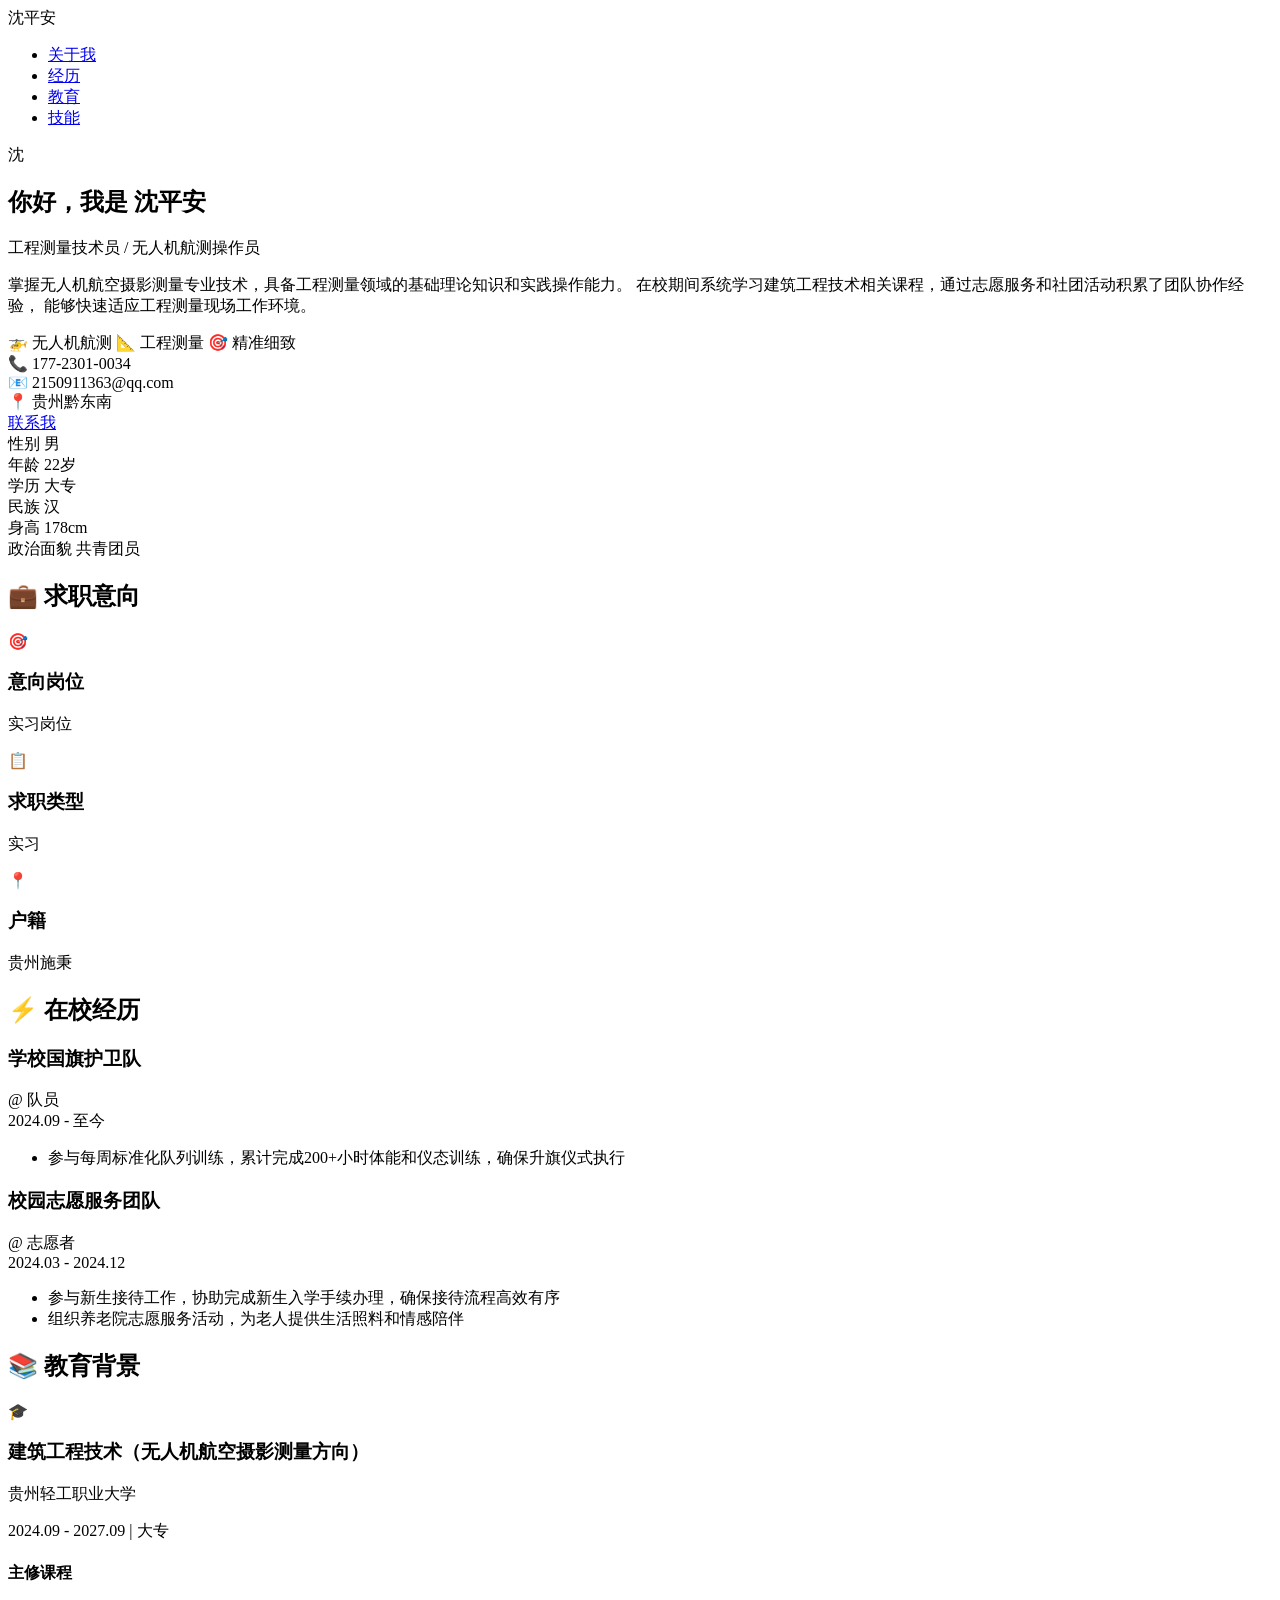
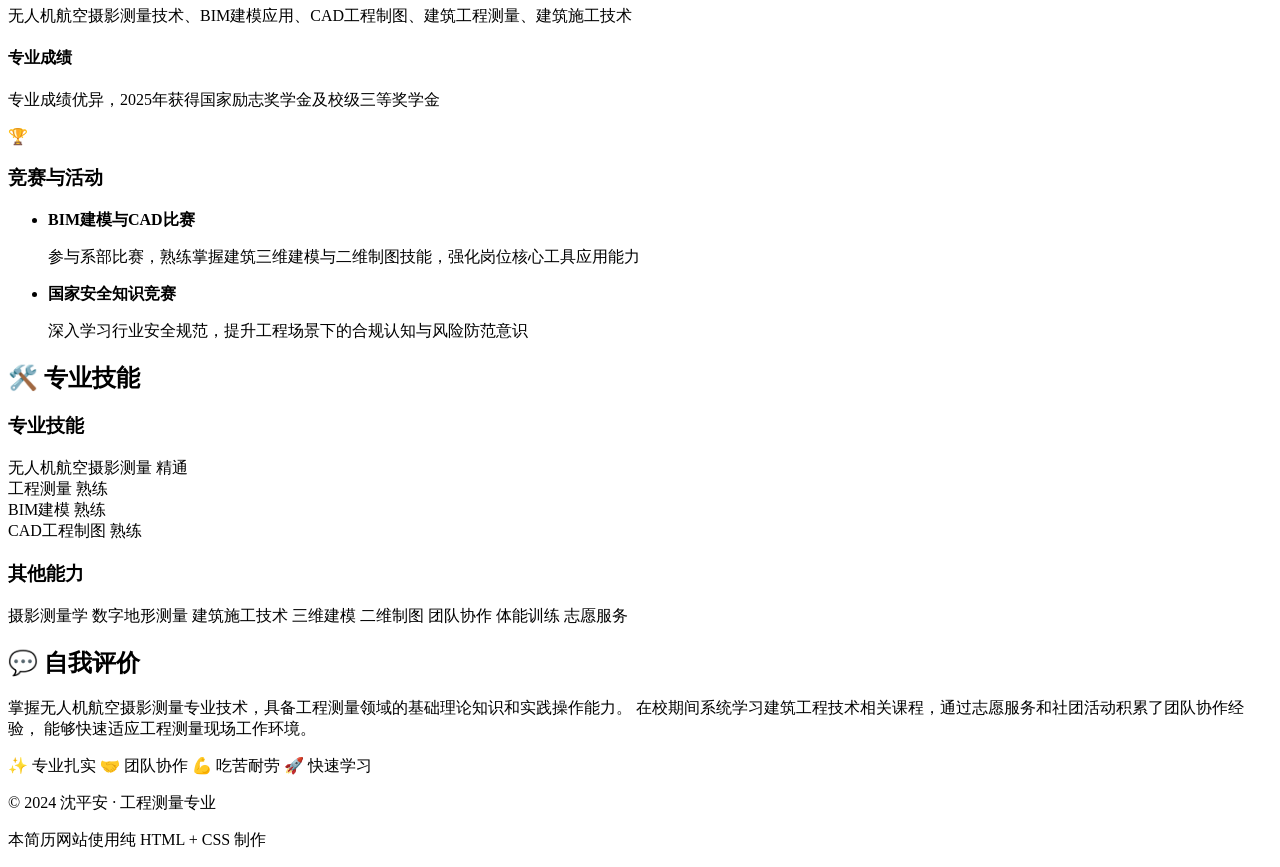
==== index.html @ 54962f5c "Create index.html" ====
<!DOCTYPE html><html lang="zh-CN"><head>    <meta charset="UTF-8">    <meta name="viewport" content="width=device-width, initial-scale=1.0">    <title>个人简历 | 沈平安 - 工程测量</title>    <link rel="stylesheet" href="style.css"></head><body>    <!-- 背景装饰 -->    <div class="bg-decoration">        <div class="gradient-orb orb-1"></div>        <div class="gradient-orb orb-2"></div>        <div class="gradient-orb orb-3"></div>    </div>    <!-- 导航栏 -->    <nav class="navbar">        <div class="nav-brand">沈平安</div>        <ul class="nav-links">            <li><a href="#about">关于我</a></li>            <li><a href="#experience">经历</a></li>            <li><a href="#education">教育</a></li>            <li><a href="#skills">技能</a></li>        </ul>    </nav>    <!-- 主要内容 -->    <main class="container">                <!-- 个人简介区域 -->        <section id="about" class="section hero-section">            <div class="hero-content">                <div class="avatar-wrapper">                    <div class="avatar-glow"></div>                    <div class="avatar">                        <span class="avatar-placeholder">沈</span>                    </div>                </div>                <div class="hero-text">                    <h1 class="hero-title">                        <span class="greeting">你好，我是</span>                        <span class="name">沈平安</span>                    </h1>                    <p class="hero-subtitle">工程测量技术员 / 无人机航测操作员</p>                    <p class="hero-description">                        掌握无人机航空摄影测量专业技术，具备工程测量领域的基础理论知识和实践操作能力。                        在校期间系统学习建筑工程技术相关课程，通过志愿服务和社团活动积累了团队协作经验，                        能够快速适应工程测量现场工作环境。                    </p>                    <div class="hero-tags">                        <span class="tag">🚁 无人机航测</span>                        <span class="tag">📐 工程测量</span>                        <span class="tag">🎯 精准细致</span>                    </div>                    <div class="contact-info">                        <div class="contact-item">                            <span class="contact-icon">📞</span>                            <span>177-2301-0034</span>                        </div>                        <div class="contact-item">                            <span class="contact-icon">📧</span>                            <span>2150911363@qq.com</span>                        </div>                        <div class="contact-item">                            <span class="contact-icon">📍</span>                            <span>贵州黔东南</span>                        </div>                    </div>                    <div class="social-links">                        <a href="mailto:2150911363@qq.com" class="social-btn" title="发送邮件">                            <span>联系我</span>                        </a>                    </div>                </div>            </div>                        <!-- 基本信息 -->            <div class="basic-info-grid">                <div class="info-card">                    <span class="info-label">性别</span>                    <span class="info-value">男</span>                </div>                <div class="info-card">                    <span class="info-label">年龄</span>                    <span class="info-value">22岁</span>                </div>                <div class="info-card">                    <span class="info-label">学历</span>                    <span class="info-value">大专</span>                </div>                <div class="info-card">                    <span class="info-label">民族</span>                    <span class="info-value">汉</span>                </div>                <div class="info-card">                    <span class="info-label">身高</span>                    <span class="info-value">178cm</span>                </div>                <div class="info-card">                    <span class="info-label">政治面貌</span>                    <span class="info-value">共青团员</span>                </div>            </div>        </section>        <!-- 求职意向 -->        <section class="section intent-section">            <h2 class="section-title">                <span class="title-icon">💼</span>                求职意向            </h2>            <div class="intent-cards">                <div class="intent-card">                    <div class="intent-icon">🎯</div>                    <div class="intent-content">                        <h3>意向岗位</h3>                        <p>实习岗位</p>                    </div>                </div>                <div class="intent-card">                    <div class="intent-icon">📋</div>                    <div class="intent-content">                        <h3>求职类型</h3>                        <p>实习</p>                    </div>                </div>                <div class="intent-card">                    <div class="intent-icon">📍</div>                    <div class="intent-content">                        <h3>户籍</h3>                        <p>贵州施秉</p>                    </div>                </div>            </div>        </section>        <!-- 在校经历 -->        <section id="experience" class="section">            <h2 class="section-title">                <span class="title-icon">⚡</span>                在校经历            </h2>            <div class="timeline">                <div class="timeline-item">                    <div class="timeline-marker"></div>                    <div class="timeline-content">                        <div class="timeline-header">                            <h3 class="timeline-title">学校国旗护卫队</h3>                            <span class="timeline-company">@ 队员</span>                        </div>                        <span class="timeline-date">2024.09 - 至今</span>                        <ul class="timeline-list">                            <li>参与每周标准化队列训练，累计完成200+小时体能和仪态训练，确保升旗仪式执行</li>                        </ul>                    </div>                </div>                <div class="timeline-item">                    <div class="timeline-marker"></div>                    <div class="timeline-content">                        <div class="timeline-header">                            <h3 class="timeline-title">校园志愿服务团队</h3>                            <span class="timeline-company">@ 志愿者</span>                        </div>                        <span class="timeline-date">2024.03 - 2024.12</span>                        <ul class="timeline-list">                            <li>参与新生接待工作，协助完成新生入学手续办理，确保接待流程高效有序</li>                            <li>组织养老院志愿服务活动，为老人提供生活照料和情感陪伴</li>                        </ul>                    </div>                </div>            </div>        </section>        <!-- 教育背景 -->        <section id="education" class="section">            <h2 class="section-title">                <span class="title-icon">📚</span>                教育背景            </h2>            <div class="education-grid">                <div class="education-card main-edu">                    <div class="edu-icon">🎓</div>                    <div class="edu-content">                        <h3 class="edu-degree">建筑工程技术（无人机航空摄影测量方向）</h3>                        <p class="edu-school">贵州轻工职业大学</p>                        <p class="edu-date">2024.09 - 2027.09 | 大专</p>                        <div class="edu-highlights">                            <h4>主修课程</h4>                            <p>无人机航空摄影测量技术、BIM建模应用、CAD工程制图、建筑工程测量、建筑施工技术</p>                            <h4>专业成绩</h4>                            <p>专业成绩优异，2025年获得国家励志奖学金及校级三等奖学金</p>                        </div>                    </div>                </div>                <div class="education-card activity">                    <div class="edu-icon">🏆</div>                    <div class="edu-content">                        <h3 class="edu-degree">竞赛与活动</h3>                        <ul class="activity-list">                            <li>                                <strong>BIM建模与CAD比赛</strong>                                <p>参与系部比赛，熟练掌握建筑三维建模与二维制图技能，强化岗位核心工具应用能力</p>                            </li>                            <li>                                <strong>国家安全知识竞赛</strong>                                <p>深入学习行业安全规范，提升工程场景下的合规认知与风险防范意识</p>                            </li>                        </ul>                    </div>                </div>            </div>        </section>        <!-- 技能展示 -->        <section id="skills" class="section">            <h2 class="section-title">                <span class="title-icon">🛠️</span>                专业技能            </h2>            <div class="skills-container">                <div class="skill-category">                    <h3 class="category-title">专业技能</h3>                    <div class="skill-items">                        <div class="skill-item">                            <div class="skill-info">                                <span class="skill-name">无人机航空摄影测量</span>                                <span class="skill-level">精通</span>                            </div>                            <div class="skill-bar">                                <div class="skill-progress" style="--progress: 90%"></div>                            </div>                        </div>                        <div class="skill-item">                            <div class="skill-info">                                <span class="skill-name">工程测量</span>                                <span class="skill-level">熟练</span>                            </div>                            <div class="skill-bar">                                <div class="skill-progress" style="--progress: 85%"></div>                            </div>                        </div>                        <div class="skill-item">                            <div class="skill-info">                                <span class="skill-name">BIM建模</span>                                <span class="skill-level">熟练</span>                            </div>                            <div class="skill-bar">                                <div class="skill-progress" style="--progress: 80%"></div>                            </div>                        </div>                        <div class="skill-item">                            <div class="skill-info">                                <span class="skill-name">CAD工程制图</span>                                <span class="skill-level">熟练</span>                            </div>                            <div class="skill-bar">                                <div class="skill-progress" style="--progress: 85%"></div>                            </div>                        </div>                    </div>                </div>                <div class="skill-category">                    <h3 class="category-title">其他能力</h3>                    <div class="skill-tags-grid">                        <span class="skill-tag">摄影测量学</span>                        <span class="skill-tag">数字地形测量</span>                        <span class="skill-tag">建筑施工技术</span>                        <span class="skill-tag">三维建模</span>                        <span class="skill-tag">二维制图</span>                        <span class="skill-tag">团队协作</span>                        <span class="skill-tag">体能训练</span>                        <span class="skill-tag">志愿服务</span>                    </div>                </div>            </div>        </section>        <!-- 自我评价 -->        <section class="section evaluation-section">            <h2 class="section-title">                <span class="title-icon">💬</span>                自我评价            </h2>            <div class="evaluation-card">                <p class="evaluation-text">                    掌握无人机航空摄影测量专业技术，具备工程测量领域的基础理论知识和实践操作能力。                    在校期间系统学习建筑工程技术相关课程，通过志愿服务和社团活动积累了团队协作经验，                    能够快速适应工程测量现场工作环境。                </p>                <div class="evaluation-tags">                    <span class="eval-tag">✨ 专业扎实</span>                    <span class="eval-tag">🤝 团队协作</span>                    <span class="eval-tag">💪 吃苦耐劳</span>                    <span class="eval-tag">🚀 快速学习</span>                </div>            </div>        </section>    </main>    <!-- 页脚 -->    <footer class="footer">        <p>© 2024 沈平安 · 工程测量专业</p>        <p class="footer-note">本简历网站使用纯 HTML + CSS 制作</p>    </footer></body></html>
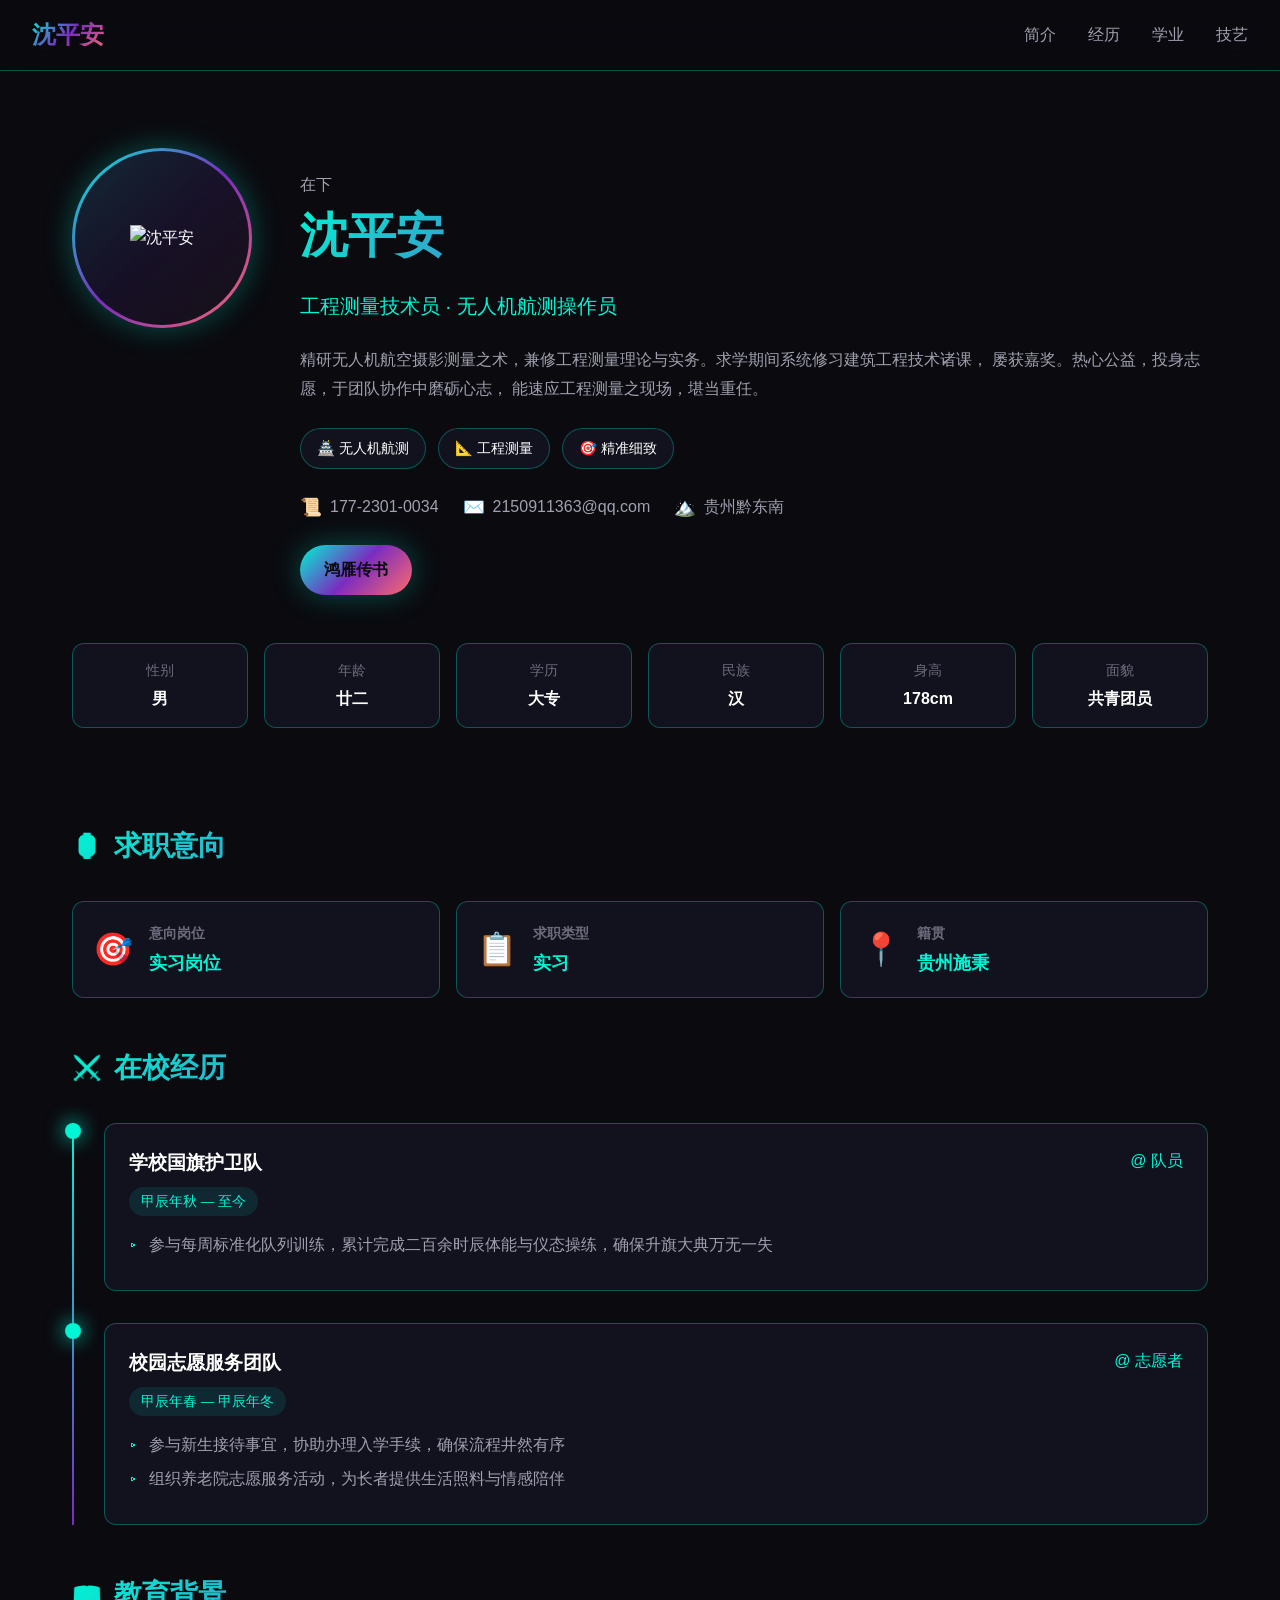
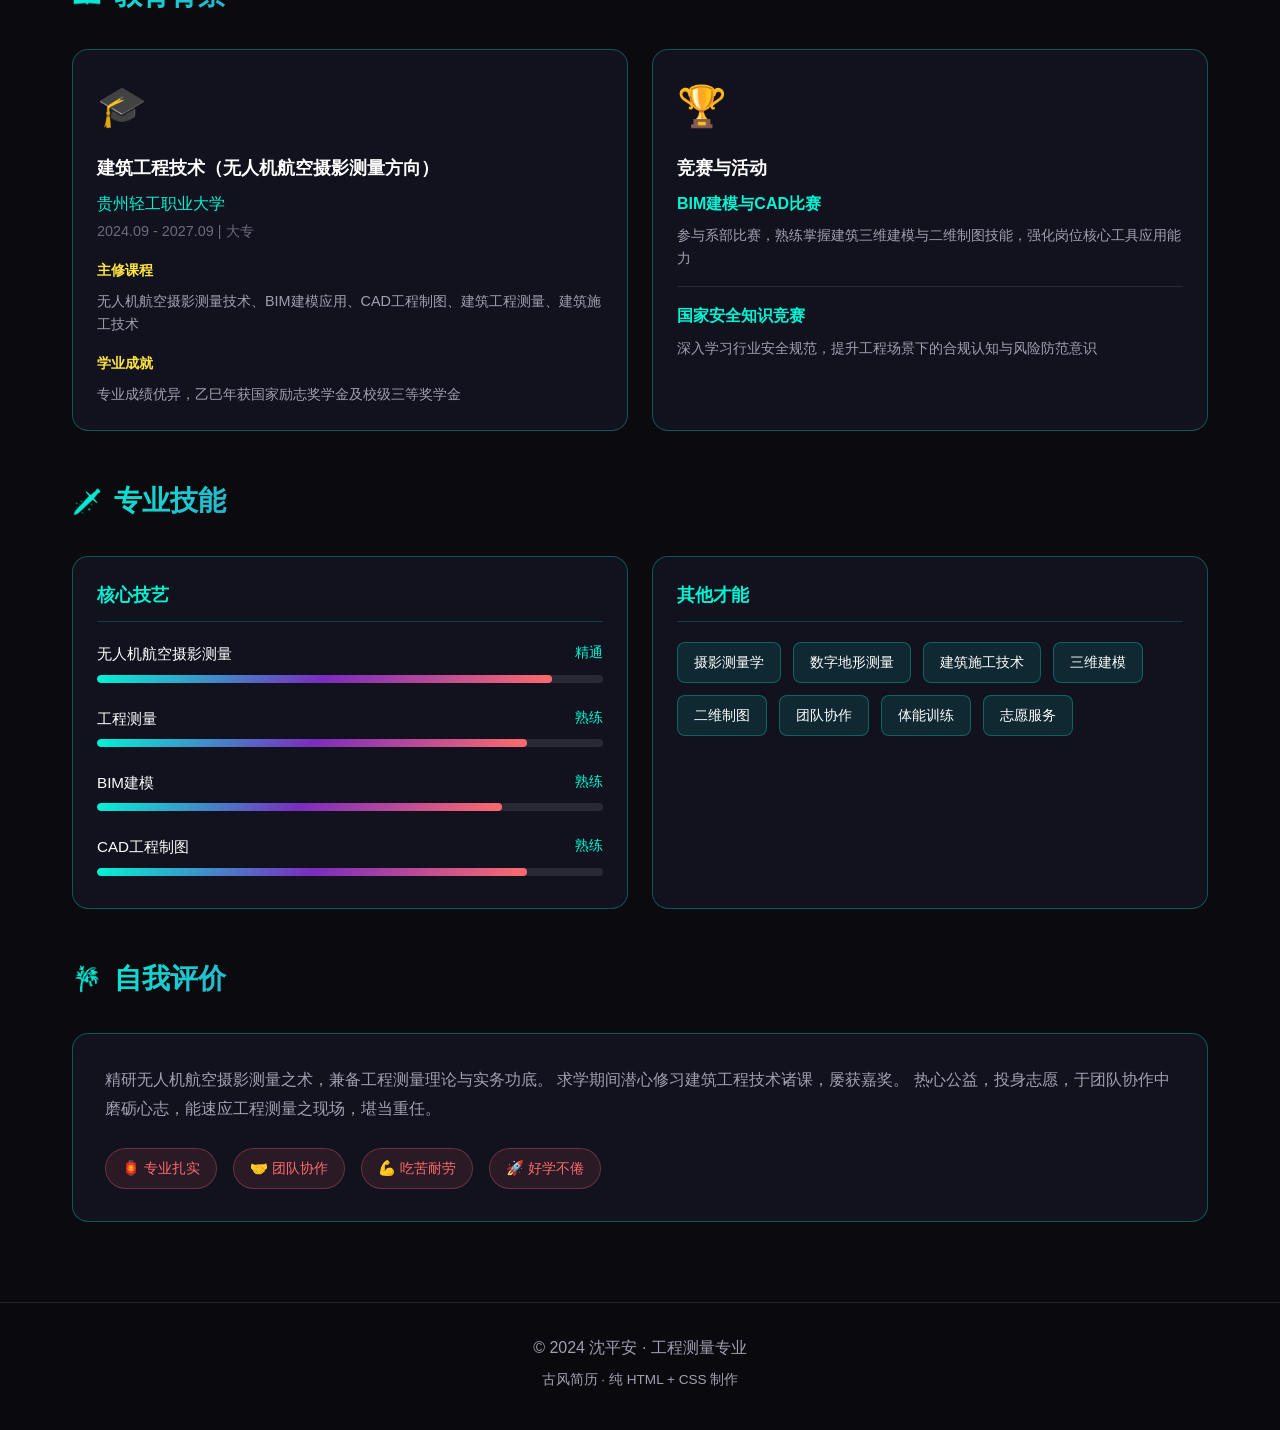
==== commit 9ae33755: "Update index.html - 古风风格+头像" ====
--- a/index.html
+++ b/index.html
@@ -1 +1,315 @@
-<!DOCTYPE html><html lang="zh-CN"><head>    <meta charset="UTF-8">    <meta name="viewport" content="width=device-width, initial-scale=1.0">    <title>个人简历 | 沈平安 - 工程测量</title>    <link rel="stylesheet" href="style.css"></head><body>    <!-- 背景装饰 -->    <div class="bg-decoration">        <div class="gradient-orb orb-1"></div>        <div class="gradient-orb orb-2"></div>        <div class="gradient-orb orb-3"></div>    </div>    <!-- 导航栏 -->    <nav class="navbar">        <div class="nav-brand">沈平安</div>        <ul class="nav-links">            <li><a href="#about">关于我</a></li>            <li><a href="#experience">经历</a></li>            <li><a href="#education">教育</a></li>            <li><a href="#skills">技能</a></li>        </ul>    </nav>    <!-- 主要内容 -->    <main class="container">                <!-- 个人简介区域 -->        <section id="about" class="section hero-section">            <div class="hero-content">                <div class="avatar-wrapper">                    <div class="avatar-glow"></div>                    <div class="avatar">                        <span class="avatar-placeholder">沈</span>                    </div>                </div>                <div class="hero-text">                    <h1 class="hero-title">                        <span class="greeting">你好，我是</span>                        <span class="name">沈平安</span>                    </h1>                    <p class="hero-subtitle">工程测量技术员 / 无人机航测操作员</p>                    <p class="hero-description">                        掌握无人机航空摄影测量专业技术，具备工程测量领域的基础理论知识和实践操作能力。                        在校期间系统学习建筑工程技术相关课程，通过志愿服务和社团活动积累了团队协作经验，                        能够快速适应工程测量现场工作环境。                    </p>                    <div class="hero-tags">                        <span class="tag">🚁 无人机航测</span>                        <span class="tag">📐 工程测量</span>                        <span class="tag">🎯 精准细致</span>                    </div>                    <div class="contact-info">                        <div class="contact-item">                            <span class="contact-icon">📞</span>                            <span>177-2301-0034</span>                        </div>                        <div class="contact-item">                            <span class="contact-icon">📧</span>                            <span>2150911363@qq.com</span>                        </div>                        <div class="contact-item">                            <span class="contact-icon">📍</span>                            <span>贵州黔东南</span>                        </div>                    </div>                    <div class="social-links">                        <a href="mailto:2150911363@qq.com" class="social-btn" title="发送邮件">                            <span>联系我</span>                        </a>                    </div>                </div>            </div>                        <!-- 基本信息 -->            <div class="basic-info-grid">                <div class="info-card">                    <span class="info-label">性别</span>                    <span class="info-value">男</span>                </div>                <div class="info-card">                    <span class="info-label">年龄</span>                    <span class="info-value">22岁</span>                </div>                <div class="info-card">                    <span class="info-label">学历</span>                    <span class="info-value">大专</span>                </div>                <div class="info-card">                    <span class="info-label">民族</span>                    <span class="info-value">汉</span>                </div>                <div class="info-card">                    <span class="info-label">身高</span>                    <span class="info-value">178cm</span>                </div>                <div class="info-card">                    <span class="info-label">政治面貌</span>                    <span class="info-value">共青团员</span>                </div>            </div>        </section>        <!-- 求职意向 -->        <section class="section intent-section">            <h2 class="section-title">                <span class="title-icon">💼</span>                求职意向            </h2>            <div class="intent-cards">                <div class="intent-card">                    <div class="intent-icon">🎯</div>                    <div class="intent-content">                        <h3>意向岗位</h3>                        <p>实习岗位</p>                    </div>                </div>                <div class="intent-card">                    <div class="intent-icon">📋</div>                    <div class="intent-content">                        <h3>求职类型</h3>                        <p>实习</p>                    </div>                </div>                <div class="intent-card">                    <div class="intent-icon">📍</div>                    <div class="intent-content">                        <h3>户籍</h3>                        <p>贵州施秉</p>                    </div>                </div>            </div>        </section>        <!-- 在校经历 -->        <section id="experience" class="section">            <h2 class="section-title">                <span class="title-icon">⚡</span>                在校经历            </h2>            <div class="timeline">                <div class="timeline-item">                    <div class="timeline-marker"></div>                    <div class="timeline-content">                        <div class="timeline-header">                            <h3 class="timeline-title">学校国旗护卫队</h3>                            <span class="timeline-company">@ 队员</span>                        </div>                        <span class="timeline-date">2024.09 - 至今</span>                        <ul class="timeline-list">                            <li>参与每周标准化队列训练，累计完成200+小时体能和仪态训练，确保升旗仪式执行</li>                        </ul>                    </div>                </div>                <div class="timeline-item">                    <div class="timeline-marker"></div>                    <div class="timeline-content">                        <div class="timeline-header">                            <h3 class="timeline-title">校园志愿服务团队</h3>                            <span class="timeline-company">@ 志愿者</span>                        </div>                        <span class="timeline-date">2024.03 - 2024.12</span>                        <ul class="timeline-list">                            <li>参与新生接待工作，协助完成新生入学手续办理，确保接待流程高效有序</li>                            <li>组织养老院志愿服务活动，为老人提供生活照料和情感陪伴</li>                        </ul>                    </div>                </div>            </div>        </section>        <!-- 教育背景 -->        <section id="education" class="section">            <h2 class="section-title">                <span class="title-icon">📚</span>                教育背景            </h2>            <div class="education-grid">                <div class="education-card main-edu">                    <div class="edu-icon">🎓</div>                    <div class="edu-content">                        <h3 class="edu-degree">建筑工程技术（无人机航空摄影测量方向）</h3>                        <p class="edu-school">贵州轻工职业大学</p>                        <p class="edu-date">2024.09 - 2027.09 | 大专</p>                        <div class="edu-highlights">                            <h4>主修课程</h4>                            <p>无人机航空摄影测量技术、BIM建模应用、CAD工程制图、建筑工程测量、建筑施工技术</p>                            <h4>专业成绩</h4>                            <p>专业成绩优异，2025年获得国家励志奖学金及校级三等奖学金</p>                        </div>                    </div>                </div>                <div class="education-card activity">                    <div class="edu-icon">🏆</div>                    <div class="edu-content">                        <h3 class="edu-degree">竞赛与活动</h3>                        <ul class="activity-list">                            <li>                                <strong>BIM建模与CAD比赛</strong>                                <p>参与系部比赛，熟练掌握建筑三维建模与二维制图技能，强化岗位核心工具应用能力</p>                            </li>                            <li>                                <strong>国家安全知识竞赛</strong>                                <p>深入学习行业安全规范，提升工程场景下的合规认知与风险防范意识</p>                            </li>                        </ul>                    </div>                </div>            </div>        </section>        <!-- 技能展示 -->        <section id="skills" class="section">            <h2 class="section-title">                <span class="title-icon">🛠️</span>                专业技能            </h2>            <div class="skills-container">                <div class="skill-category">                    <h3 class="category-title">专业技能</h3>                    <div class="skill-items">                        <div class="skill-item">                            <div class="skill-info">                                <span class="skill-name">无人机航空摄影测量</span>                                <span class="skill-level">精通</span>                            </div>                            <div class="skill-bar">                                <div class="skill-progress" style="--progress: 90%"></div>                            </div>                        </div>                        <div class="skill-item">                            <div class="skill-info">                                <span class="skill-name">工程测量</span>                                <span class="skill-level">熟练</span>                            </div>                            <div class="skill-bar">                                <div class="skill-progress" style="--progress: 85%"></div>                            </div>                        </div>                        <div class="skill-item">                            <div class="skill-info">                                <span class="skill-name">BIM建模</span>                                <span class="skill-level">熟练</span>                            </div>                            <div class="skill-bar">                                <div class="skill-progress" style="--progress: 80%"></div>                            </div>                        </div>                        <div class="skill-item">                            <div class="skill-info">                                <span class="skill-name">CAD工程制图</span>                                <span class="skill-level">熟练</span>                            </div>                            <div class="skill-bar">                                <div class="skill-progress" style="--progress: 85%"></div>                            </div>                        </div>                    </div>                </div>                <div class="skill-category">                    <h3 class="category-title">其他能力</h3>                    <div class="skill-tags-grid">                        <span class="skill-tag">摄影测量学</span>                        <span class="skill-tag">数字地形测量</span>                        <span class="skill-tag">建筑施工技术</span>                        <span class="skill-tag">三维建模</span>                        <span class="skill-tag">二维制图</span>                        <span class="skill-tag">团队协作</span>                        <span class="skill-tag">体能训练</span>                        <span class="skill-tag">志愿服务</span>                    </div>                </div>            </div>        </section>        <!-- 自我评价 -->        <section class="section evaluation-section">            <h2 class="section-title">                <span class="title-icon">💬</span>                自我评价            </h2>            <div class="evaluation-card">                <p class="evaluation-text">                    掌握无人机航空摄影测量专业技术，具备工程测量领域的基础理论知识和实践操作能力。                    在校期间系统学习建筑工程技术相关课程，通过志愿服务和社团活动积累了团队协作经验，                    能够快速适应工程测量现场工作环境。                </p>                <div class="evaluation-tags">                    <span class="eval-tag">✨ 专业扎实</span>                    <span class="eval-tag">🤝 团队协作</span>                    <span class="eval-tag">💪 吃苦耐劳</span>                    <span class="eval-tag">🚀 快速学习</span>                </div>            </div>        </section>    </main>    <!-- 页脚 -->    <footer class="footer">        <p>© 2024 沈平安 · 工程测量专业</p>        <p class="footer-note">本简历网站使用纯 HTML + CSS 制作</p>    </footer></body></html>
+<!DOCTYPE html>
+<html lang="zh-CN">
+<head>
+    <meta charset="UTF-8">
+    <meta name="viewport" content="width=device-width, initial-scale=1.0">
+    <title>个人简历 | 沈平安 - 工程测量</title>
+    <link rel="stylesheet" href="style.css">
+    <link rel="preconnect" href="https://fonts.googleapis.com">
+    <link href="https://fonts.googleapis.com/css2?family=Noto+Serif+SC:wght@400;500;600;700;900&family=Ma+Shan+Zheng&display=swap" rel="stylesheet">
+</head>
+<body>
+    <!-- 背景装饰 -->
+    <div class="bg-decoration">
+        <div class="ink-wash ink-1"></div>
+        <div class="ink-wash ink-2"></div>
+        <div class="ink-wash ink-3"></div>
+        <div class="cloud cloud-1"></div>
+        <div class="cloud cloud-2"></div>
+        <div class="mountain mountain-1"></div>
+        <div class="mountain mountain-2"></div>
+    </div>
+
+    <!-- 导航栏 -->
+    <nav class="navbar">
+        <div class="nav-brand">沈平安</div>
+        <ul class="nav-links">
+            <li><a href="#about">简介</a></li>
+            <li><a href="#experience">经历</a></li>
+            <li><a href="#education">学业</a></li>
+            <li><a href="#skills">技艺</a></li>
+        </ul>
+    </nav>
+
+    <!-- 主要内容 -->
+    <main class="container">
+        
+        <!-- 个人简介区域 -->
+        <section id="about" class="section hero-section">
+            <div class="hero-content">
+                <div class="avatar-wrapper">
+                    <div class="avatar-ring"></div>
+                    <div class="avatar">
+                        <img src="avatar.jpg" alt="沈平安" class="avatar-img">
+                    </div>
+                </div>
+                <div class="hero-text">
+                    <h1 class="hero-title">
+                        <span class="greeting">在下</span>
+                        <span class="name">沈平安</span>
+                    </h1>
+                    <p class="hero-subtitle">工程测量技术员 · 无人机航测操作员</p>
+                    <p class="hero-description">
+                        精研无人机航空摄影测量之术，兼修工程测量理论与实务。求学期间系统修习建筑工程技术诸课，
+                        屡获嘉奖。热心公益，投身志愿，于团队协作中磨砺心志，
+                        能速应工程测量之现场，堪当重任。
+                    </p>
+                    <div class="hero-tags">
+                        <span class="tag">🏯 无人机航测</span>
+                        <span class="tag">📐 工程测量</span>
+                        <span class="tag">🎯 精准细致</span>
+                    </div>
+                    <div class="contact-info">
+                        <div class="contact-item">
+                            <span class="contact-icon">📜</span>
+                            <span>177-2301-0034</span>
+                        </div>
+                        <div class="contact-item">
+                            <span class="contact-icon">✉️</span>
+                            <span>2150911363@qq.com</span>
+                        </div>
+                        <div class="contact-item">
+                            <span class="contact-icon">🏔️</span>
+                            <span>贵州黔东南</span>
+                        </div>
+                    </div>
+                    <div class="social-links">
+                        <a href="mailto:2150911363@qq.com" class="social-btn" title="发送邮件">
+                            <span>鸿雁传书</span>
+                        </a>
+                    </div>
+                </div>
+            </div>
+            
+            <!-- 基本信息 -->
+            <div class="basic-info-grid">
+                <div class="info-card">
+                    <span class="info-label">性别</span>
+                    <span class="info-value">男</span>
+                </div>
+                <div class="info-card">
+                    <span class="info-label">年龄</span>
+                    <span class="info-value">廿二</span>
+                </div>
+                <div class="info-card">
+                    <span class="info-label">学历</span>
+                    <span class="info-value">大专</span>
+                </div>
+                <div class="info-card">
+                    <span class="info-label">民族</span>
+                    <span class="info-value">汉</span>
+                </div>
+                <div class="info-card">
+                    <span class="info-label">身高</span>
+                    <span class="info-value">178cm</span>
+                </div>
+                <div class="info-card">
+                    <span class="info-label">面貌</span>
+                    <span class="info-value">共青团员</span>
+                </div>
+            </div>
+        </section>
+
+        <!-- 求职意向 -->
+        <section class="section intent-section">
+            <h2 class="section-title">
+                <span class="title-icon">🏮</span>
+                求职意向
+            </h2>
+            <div class="intent-cards">
+                <div class="intent-card">
+                    <div class="intent-icon">🎯</div>
+                    <div class="intent-content">
+                        <h3>意向岗位</h3>
+                        <p>实习岗位</p>
+                    </div>
+                </div>
+                <div class="intent-card">
+                    <div class="intent-icon">📋</div>
+                    <div class="intent-content">
+                        <h3>求职类型</h3>
+                        <p>实习</p>
+                    </div>
+                </div>
+                <div class="intent-card">
+                    <div class="intent-icon">📍</div>
+                    <div class="intent-content">
+                        <h3>籍贯</h3>
+                        <p>贵州施秉</p>
+                    </div>
+                </div>
+            </div>
+        </section>
+
+        <!-- 在校经历 -->
+        <section id="experience" class="section">
+            <h2 class="section-title">
+                <span class="title-icon">⚔️</span>
+                在校经历
+            </h2>
+            <div class="timeline">
+                <div class="timeline-item">
+                    <div class="timeline-marker"></div>
+                    <div class="timeline-content">
+                        <div class="timeline-header">
+                            <h3 class="timeline-title">学校国旗护卫队</h3>
+                            <span class="timeline-company">@ 队员</span>
+                        </div>
+                        <span class="timeline-date">甲辰年秋 — 至今</span>
+                        <ul class="timeline-list">
+                            <li>参与每周标准化队列训练，累计完成二百余时辰体能与仪态操练，确保升旗大典万无一失</li>
+                        </ul>
+                    </div>
+                </div>
+                <div class="timeline-item">
+                    <div class="timeline-marker"></div>
+                    <div class="timeline-content">
+                        <div class="timeline-header">
+                            <h3 class="timeline-title">校园志愿服务团队</h3>
+                            <span class="timeline-company">@ 志愿者</span>
+                        </div>
+                        <span class="timeline-date">甲辰年春 — 甲辰年冬</span>
+                        <ul class="timeline-list">
+                            <li>参与新生接待事宜，协助办理入学手续，确保流程井然有序</li>
+                            <li>组织养老院志愿服务活动，为长者提供生活照料与情感陪伴</li>
+                        </ul>
+                    </div>
+                </div>
+            </div>
+        </section>
+
+        <!-- 教育背景 -->
+        <section id="education" class="section">
+            <h2 class="section-title">
+                <span class="title-icon">📖</span>
+                教育背景
+            </h2>
+            <div class="education-grid">
+                <div class="education-card main-edu">
+                    <div class="edu-icon">🎓</div>
+                    <div class="edu-content">
+                        <h3 class="edu-degree">建筑工程技术（无人机航空摄影测量方向）</h3>
+                        <p class="edu-school">贵州轻工职业大学</p>
+                        <p class="edu-date">2024.09 - 2027.09 | 大专</p>
+                        <div class="edu-highlights">
+                            <h4>主修课程</h4>
+                            <p>无人机航空摄影测量技术、BIM建模应用、CAD工程制图、建筑工程测量、建筑施工技术</p>
+                            <h4>学业成就</h4>
+                            <p>专业成绩优异，乙巳年获国家励志奖学金及校级三等奖学金</p>
+                        </div>
+                    </div>
+                </div>
+                <div class="education-card activity">
+                    <div class="edu-icon">🏆</div>
+                    <div class="edu-content">
+                        <h3 class="edu-degree">竞赛与活动</h3>
+                        <ul class="activity-list">
+                            <li>
+                                <strong>BIM建模与CAD比赛</strong>
+                                <p>参与系部比赛，熟练掌握建筑三维建模与二维制图技能，强化岗位核心工具应用能力</p>
+                            </li>
+                            <li>
+                                <strong>国家安全知识竞赛</strong>
+                                <p>深入学习行业安全规范，提升工程场景下的合规认知与风险防范意识</p>
+                            </li>
+                        </ul>
+                    </div>
+                </div>
+            </div>
+        </section>
+
+        <!-- 技能展示 -->
+        <section id="skills" class="section">
+            <h2 class="section-title">
+                <span class="title-icon">🗡️</span>
+                专业技能
+            </h2>
+            <div class="skills-container">
+                <div class="skill-category">
+                    <h3 class="category-title">核心技艺</h3>
+                    <div class="skill-items">
+                        <div class="skill-item">
+                            <div class="skill-info">
+                                <span class="skill-name">无人机航空摄影测量</span>
+                                <span class="skill-level">精通</span>
+                            </div>
+                            <div class="skill-bar">
+                                <div class="skill-progress" style="--progress: 90%"></div>
+                            </div>
+                        </div>
+                        <div class="skill-item">
+                            <div class="skill-info">
+                                <span class="skill-name">工程测量</span>
+                                <span class="skill-level">熟练</span>
+                            </div>
+                            <div class="skill-bar">
+                                <div class="skill-progress" style="--progress: 85%"></div>
+                            </div>
+                        </div>
+                        <div class="skill-item">
+                            <div class="skill-info">
+                                <span class="skill-name">BIM建模</span>
+                                <span class="skill-level">熟练</span>
+                            </div>
+                            <div class="skill-bar">
+                                <div class="skill-progress" style="--progress: 80%"></div>
+                            </div>
+                        </div>
+                        <div class="skill-item">
+                            <div class="skill-info">
+                                <span class="skill-name">CAD工程制图</span>
+                                <span class="skill-level">熟练</span>
+                            </div>
+                            <div class="skill-bar">
+                                <div class="skill-progress" style="--progress: 85%"></div>
+                            </div>
+                        </div>
+                    </div>
+                </div>
+                <div class="skill-category">
+                    <h3 class="category-title">其他才能</h3>
+                    <div class="skill-tags-grid">
+                        <span class="skill-tag">摄影测量学</span>
+                        <span class="skill-tag">数字地形测量</span>
+                        <span class="skill-tag">建筑施工技术</span>
+                        <span class="skill-tag">三维建模</span>
+                        <span class="skill-tag">二维制图</span>
+                        <span class="skill-tag">团队协作</span>
+                        <span class="skill-tag">体能训练</span>
+                        <span class="skill-tag">志愿服务</span>
+                    </div>
+                </div>
+            </div>
+        </section>
+
+        <!-- 自我评价 -->
+        <section class="section evaluation-section">
+            <h2 class="section-title">
+                <span class="title-icon">🎋</span>
+                自我评价
+            </h2>
+            <div class="evaluation-card">
+                <p class="evaluation-text">
+                    精研无人机航空摄影测量之术，兼备工程测量理论与实务功底。
+                    求学期间潜心修习建筑工程技术诸课，屡获嘉奖。
+                    热心公益，投身志愿，于团队协作中磨砺心志，能速应工程测量之现场，堪当重任。
+                </p>
+                <div class="evaluation-tags">
+                    <span class="eval-tag">🏮 专业扎实</span>
+                    <span class="eval-tag">🤝 团队协作</span>
+                    <span class="eval-tag">💪 吃苦耐劳</span>
+                    <span class="eval-tag">🚀 好学不倦</span>
+                </div>
+            </div>
+        </section>
+
+    </main>
+
+    <!-- 页脚 -->
+    <footer class="footer">
+        <p>© 2024 沈平安 · 工程测量专业</p>
+        <p class="footer-note">古风简历 · 纯 HTML + CSS 制作</p>
+    </footer>
+
+</body>
+</html>
--- a/style.css
+++ b/style.css
@@ -0,0 +1,1181 @@
+/* ========================================
+   沈平安个人简历网站 - 创意个性风格
+   深色背景 + 霓虹色调
+   ======================================== */
+
+/* CSS变量定义 */
+:root {
+    /* 主色调 - 霓虹风格 */
+    --primary: #00f5d4;
+    --secondary: #7b2cbf;
+    --accent: #ff6b6b;
+    --accent-alt: #fee440;
+    
+    /* 背景色 */
+    --bg-dark: #0a0a0f;
+    --bg-card: rgba(20, 20, 35, 0.8);
+    --bg-card-hover: rgba(30, 30, 50, 0.9);
+    
+    /* 文字色 */
+    --text-primary: #ffffff;
+    --text-secondary: #a0a0b0;
+    --text-muted: #6b6b7b;
+    
+    /* 渐变 */
+    --gradient-primary: linear-gradient(135deg, #00f5d4 0%, #7b2cbf 50%, #ff6b6b 100%);
+    --gradient-glow: linear-gradient(135deg, #00f5d4, #7b2cbf);
+    --gradient-card: linear-gradient(145deg, rgba(20, 20, 35, 0.9), rgba(10, 10, 20, 0.95));
+    
+    /* 阴影 */
+    --shadow-glow: 0 0 30px rgba(0, 245, 212, 0.3);
+    --shadow-card: 0 8px 32px rgba(0, 0, 0, 0.4);
+    
+    /* 边框 */
+    --border-glow: 1px solid rgba(0, 245, 212, 0.3);
+    
+    /* 间距 */
+    --spacing-xs: 0.5rem;
+    --spacing-sm: 1rem;
+    --spacing-md: 1.5rem;
+    --spacing-lg: 2rem;
+    --spacing-xl: 3rem;
+}
+
+/* 基础重置 */
+* {
+    margin: 0;
+    padding: 0;
+    box-sizing: border-box;
+}
+
+html {
+    scroll-behavior: smooth;
+}
+
+body {
+    font-family: 'PingFang SC', 'Microsoft YaHei', 'Helvetica Neue', Arial, sans-serif;
+    background: var(--bg-dark);
+    color: var(--text-primary);
+    line-height: 1.6;
+    min-height: 100vh;
+    overflow-x: hidden;
+}
+
+/* 背景装饰 */
+.bg-decoration {
+    position: fixed;
+    top: 0;
+    left: 0;
+    width: 100%;
+    height: 100%;
+    pointer-events: none;
+    z-index: 0;
+    overflow: hidden;
+}
+
+.gradient-orb {
+    position: absolute;
+    border-radius: 50%;
+    filter: blur(80px);
+    opacity: 0.4;
+    animation: float 20s ease-in-out infinite;
+}
+
+.orb-1 {
+    width: 600px;
+    height: 600px;
+    background: var(--primary);
+    top: -200px;
+    right: -200px;
+    animation-delay: 0s;
+}
+
+.orb-2 {
+    width: 500px;
+    height: 500px;
+    background: var(--secondary);
+    bottom: -150px;
+    left: -150px;
+    animation-delay: -7s;
+}
+
+.orb-3 {
+    width: 400px;
+    height: 400px;
+    background: var(--accent);
+    top: 50%;
+    left: 50%;
+    transform: translate(-50%, -50%);
+    animation-delay: -14s;
+}
+
+@keyframes float {
+    0%, 100% { transform: translate(0, 0) scale(1); }
+    25% { transform: translate(30px, -30px) scale(1.05); }
+    50% { transform: translate(-20px, 20px) scale(0.95); }
+    75% { transform: translate(20px, 30px) scale(1.02); }
+}
+
+/* 导航栏 */
+.navbar {
+    position: fixed;
+    top: 0;
+    left: 0;
+    right: 0;
+    display: flex;
+    justify-content: space-between;
+    align-items: center;
+    padding: 1rem 2rem;
+    background: rgba(10, 10, 15, 0.8);
+    backdrop-filter: blur(20px);
+    border-bottom: var(--border-glow);
+    z-index: 1000;
+}
+
+.nav-brand {
+    font-size: 1.5rem;
+    font-weight: 700;
+    background: var(--gradient-primary);
+    -webkit-background-clip: text;
+    -webkit-text-fill-color: transparent;
+    background-clip: text;
+}
+
+.nav-links {
+    display: flex;
+    list-style: none;
+    gap: 2rem;
+}
+
+.nav-links a {
+    color: var(--text-secondary);
+    text-decoration: none;
+    font-weight: 500;
+    transition: all 0.3s ease;
+    position: relative;
+}
+
+.nav-links a::after {
+    content: '';
+    position: absolute;
+    bottom: -4px;
+    left: 0;
+    width: 0;
+    height: 2px;
+    background: var(--gradient-primary);
+    transition: width 0.3s ease;
+}
+
+.nav-links a:hover {
+    color: var(--primary);
+}
+
+.nav-links a:hover::after {
+    width: 100%;
+}
+
+/* 主容器 */
+.container {
+    position: relative;
+    z-index: 1;
+    max-width: 1200px;
+    margin: 0 auto;
+    padding: 100px 2rem 2rem;
+}
+
+/* 通用section样式 */
+.section {
+    margin-bottom: var(--spacing-xl);
+}
+
+.section-title {
+    display: flex;
+    align-items: center;
+    gap: 0.75rem;
+    font-size: 1.75rem;
+    font-weight: 700;
+    margin-bottom: var(--spacing-lg);
+    background: var(--gradient-primary);
+    -webkit-background-clip: text;
+    -webkit-text-fill-color: transparent;
+    background-clip: text;
+}
+
+.title-icon {
+    font-size: 1.5rem;
+}
+
+/* Hero区域 */
+.hero-section {
+    padding: var(--spacing-xl) 0;
+}
+
+.hero-content {
+    display: grid;
+    grid-template-columns: auto 1fr;
+    gap: var(--spacing-xl);
+    align-items: start;
+    margin-bottom: var(--spacing-xl);
+}
+
+/* 头像 */
+.avatar-wrapper {
+    position: relative;
+}
+
+.avatar-glow {
+    position: absolute;
+    top: 50%;
+    left: 50%;
+    transform: translate(-50%, -50%);
+    width: 200px;
+    height: 200px;
+    background: var(--gradient-glow);
+    border-radius: 50%;
+    filter: blur(30px);
+    opacity: 0.6;
+    animation: pulse 3s ease-in-out infinite;
+}
+
+@keyframes pulse {
+    0%, 100% { transform: translate(-50%, -50%) scale(1); opacity: 0.6; }
+    50% { transform: translate(-50%, -50%) scale(1.1); opacity: 0.8; }
+}
+
+.avatar {
+    position: relative;
+    width: 180px;
+    height: 180px;
+    border-radius: 50%;
+    background: var(--gradient-card);
+    border: 3px solid transparent;
+    background-clip: padding-box;
+    display: flex;
+    align-items: center;
+    justify-content: center;
+    box-shadow: var(--shadow-glow);
+}
+
+.avatar::before {
+    content: '';
+    position: absolute;
+    inset: -3px;
+    border-radius: 50%;
+    background: var(--gradient-primary);
+    z-index: -1;
+}
+
+.avatar-placeholder {
+    font-size: 4rem;
+    font-weight: 700;
+    background: var(--gradient-primary);
+    -webkit-background-clip: text;
+    -webkit-text-fill-color: transparent;
+    background-clip: text;
+}
+
+/* Hero文字 */
+.hero-text {
+    padding-top: var(--spacing-md);
+}
+
+.hero-title {
+    margin-bottom: var(--spacing-sm);
+}
+
+.greeting {
+    display: block;
+    font-size: 1rem;
+    color: var(--text-secondary);
+    font-weight: 400;
+}
+
+.name {
+    display: block;
+    font-size: 3rem;
+    font-weight: 800;
+    background: var(--gradient-primary);
+    -webkit-background-clip: text;
+    -webkit-text-fill-color: transparent;
+    background-clip: text;
+}
+
+.hero-subtitle {
+    font-size: 1.25rem;
+    color: var(--primary);
+    margin-bottom: var(--spacing-md);
+    font-weight: 500;
+}
+
+.hero-description {
+    color: var(--text-secondary);
+    font-size: 1rem;
+    line-height: 1.8;
+    margin-bottom: var(--spacing-md);
+}
+
+.hero-tags {
+    display: flex;
+    flex-wrap: wrap;
+    gap: 0.75rem;
+    margin-bottom: var(--spacing-md);
+}
+
+.tag {
+    padding: 0.5rem 1rem;
+    background: var(--bg-card);
+    border: var(--border-glow);
+    border-radius: 50px;
+    font-size: 0.9rem;
+    color: var(--text-primary);
+    transition: all 0.3s ease;
+}
+
+.tag:hover {
+    background: rgba(0, 245, 212, 0.1);
+    transform: translateY(-2px);
+}
+
+/* 联系信息 */
+.contact-info {
+    display: flex;
+    flex-wrap: wrap;
+    gap: 1.5rem;
+    margin-bottom: var(--spacing-md);
+}
+
+.contact-item {
+    display: flex;
+    align-items: center;
+    gap: 0.5rem;
+    color: var(--text-secondary);
+}
+
+.contact-icon {
+    font-size: 1.1rem;
+}
+
+/* 社交链接 */
+.social-links {
+    display: flex;
+    gap: 1rem;
+}
+
+.social-btn {
+    display: inline-flex;
+    align-items: center;
+    gap: 0.5rem;
+    padding: 0.75rem 1.5rem;
+    background: var(--gradient-primary);
+    color: var(--bg-dark);
+    text-decoration: none;
+    border-radius: 50px;
+    font-weight: 600;
+    transition: all 0.3s ease;
+    box-shadow: var(--shadow-glow);
+}
+
+.social-btn:hover {
+    transform: translateY(-3px);
+    box-shadow: 0 0 40px rgba(0, 245, 212, 0.5);
+}
+
+/* 基本信息网格 */
+.basic-info-grid {
+    display: grid;
+    grid-template-columns: repeat(auto-fit, minmax(140px, 1fr));
+    gap: 1rem;
+}
+
+.info-card {
+    background: var(--bg-card);
+    border: var(--border-glow);
+    border-radius: 12px;
+    padding: 1rem;
+    text-align: center;
+    transition: all 0.3s ease;
+}
+
+.info-card:hover {
+    background: var(--bg-card-hover);
+    transform: translateY(-3px);
+    box-shadow: var(--shadow-glow);
+}
+
+.info-label {
+    display: block;
+    font-size: 0.85rem;
+    color: var(--text-muted);
+    margin-bottom: 0.25rem;
+}
+
+.info-value {
+    font-size: 1rem;
+    font-weight: 600;
+    color: var(--text-primary);
+}
+
+/* 求职意向 */
+.intent-section {
+    margin-bottom: var(--spacing-xl);
+}
+
+.intent-cards {
+    display: grid;
+    grid-template-columns: repeat(auto-fit, minmax(200px, 1fr));
+    gap: 1rem;
+}
+
+.intent-card {
+    display: flex;
+    align-items: center;
+    gap: 1rem;
+    background: var(--bg-card);
+    border: var(--border-glow);
+    border-radius: 12px;
+    padding: 1.25rem;
+    transition: all 0.3s ease;
+}
+
+.intent-card:hover {
+    background: var(--bg-card-hover);
+    transform: translateY(-3px);
+    box-shadow: var(--shadow-glow);
+}
+
+.intent-icon {
+    font-size: 2rem;
+}
+
+.intent-content h3 {
+    font-size: 0.9rem;
+    color: var(--text-muted);
+    margin-bottom: 0.25rem;
+}
+
+.intent-content p {
+    font-size: 1.1rem;
+    font-weight: 600;
+    color: var(--primary);
+}
+
+/* 时间线 */
+.timeline {
+    position: relative;
+    padding-left: 2rem;
+}
+
+.timeline::before {
+    content: '';
+    position: absolute;
+    left: 0;
+    top: 0;
+    bottom: 0;
+    width: 2px;
+    background: linear-gradient(to bottom, var(--primary), var(--secondary));
+}
+
+.timeline-item {
+    position: relative;
+    margin-bottom: var(--spacing-lg);
+}
+
+.timeline-marker {
+    position: absolute;
+    left: -2rem;
+    top: 0;
+    width: 16px;
+    height: 16px;
+    background: var(--primary);
+    border-radius: 50%;
+    transform: translateX(-7px);
+    box-shadow: 0 0 20px var(--primary);
+}
+
+.timeline-content {
+    background: var(--bg-card);
+    border: var(--border-glow);
+    border-radius: 12px;
+    padding: 1.5rem;
+    transition: all 0.3s ease;
+}
+
+.timeline-content:hover {
+    background: var(--bg-card-hover);
+    box-shadow: var(--shadow-glow);
+}
+
+.timeline-header {
+    display: flex;
+    justify-content: space-between;
+    align-items: flex-start;
+    flex-wrap: wrap;
+    gap: 0.5rem;
+    margin-bottom: 0.5rem;
+}
+
+.timeline-title {
+    font-size: 1.2rem;
+    font-weight: 600;
+    color: var(--text-primary);
+}
+
+.timeline-company {
+    color: var(--primary);
+    font-weight: 500;
+}
+
+.timeline-date {
+    display: inline-block;
+    padding: 0.25rem 0.75rem;
+    background: rgba(0, 245, 212, 0.1);
+    border-radius: 50px;
+    font-size: 0.85rem;
+    color: var(--primary);
+    margin-bottom: 1rem;
+}
+
+.timeline-list {
+    list-style: none;
+    padding: 0;
+}
+
+.timeline-list li {
+    position: relative;
+    padding-left: 1.25rem;
+    margin-bottom: 0.5rem;
+    color: var(--text-secondary);
+    line-height: 1.6;
+}
+
+.timeline-list li::before {
+    content: '▹';
+    position: absolute;
+    left: 0;
+    color: var(--primary);
+}
+
+.tech-tags {
+    display: flex;
+    flex-wrap: wrap;
+    gap: 0.5rem;
+    margin-top: 1rem;
+}
+
+.tech-tags span {
+    padding: 0.25rem 0.75rem;
+    background: rgba(123, 44, 191, 0.2);
+    border: 1px solid var(--secondary);
+    border-radius: 50px;
+    font-size: 0.8rem;
+    color: var(--secondary);
+}
+
+/* 教育背景 */
+.education-grid {
+    display: grid;
+    grid-template-columns: repeat(auto-fit, minmax(350px, 1fr));
+    gap: 1.5rem;
+}
+
+.education-card {
+    background: var(--bg-card);
+    border: var(--border-glow);
+    border-radius: 16px;
+    padding: 1.5rem;
+    transition: all 0.3s ease;
+}
+
+.education-card:hover {
+    background: var(--bg-card-hover);
+    transform: translateY(-5px);
+    box-shadow: var(--shadow-glow);
+}
+
+.edu-icon {
+    font-size: 2.5rem;
+    margin-bottom: 1rem;
+}
+
+.edu-degree {
+    font-size: 1.1rem;
+    font-weight: 600;
+    color: var(--text-primary);
+    margin-bottom: 0.5rem;
+}
+
+.edu-school {
+    font-size: 1rem;
+    color: var(--primary);
+    margin-bottom: 0.25rem;
+}
+
+.edu-date {
+    font-size: 0.9rem;
+    color: var(--text-muted);
+    margin-bottom: 1rem;
+}
+
+.edu-highlights h4 {
+    font-size: 0.9rem;
+    color: var(--accent-alt);
+    margin: 1rem 0 0.5rem;
+}
+
+.edu-highlights p {
+    color: var(--text-secondary);
+    font-size: 0.9rem;
+    line-height: 1.6;
+}
+
+.activity-list {
+    list-style: none;
+}
+
+.activity-list li {
+    margin-bottom: 1rem;
+    padding-bottom: 1rem;
+    border-bottom: 1px solid rgba(255, 255, 255, 0.1);
+}
+
+.activity-list li:last-child {
+    border-bottom: none;
+    margin-bottom: 0;
+    padding-bottom: 0;
+}
+
+.activity-list strong {
+    display: block;
+    color: var(--primary);
+    margin-bottom: 0.5rem;
+}
+
+.activity-list p {
+    color: var(--text-secondary);
+    font-size: 0.9rem;
+}
+
+/* 技能展示 */
+.skills-container {
+    display: grid;
+    grid-template-columns: repeat(auto-fit, minmax(300px, 1fr));
+    gap: 1.5rem;
+}
+
+.skill-category {
+    background: var(--bg-card);
+    border: var(--border-glow);
+    border-radius: 16px;
+    padding: 1.5rem;
+}
+
+.category-title {
+    font-size: 1.1rem;
+    font-weight: 600;
+    color: var(--primary);
+    margin-bottom: 1.25rem;
+    padding-bottom: 0.75rem;
+    border-bottom: 1px solid rgba(0, 245, 212, 0.2);
+}
+
+.skill-items {
+    display: flex;
+    flex-direction: column;
+    gap: 1rem;
+}
+
+.skill-item {
+    margin-bottom: 0.5rem;
+}
+
+.skill-info {
+    display: flex;
+    justify-content: space-between;
+    margin-bottom: 0.5rem;
+}
+
+.skill-name {
+    font-size: 0.95rem;
+    color: var(--text-primary);
+}
+
+.skill-level {
+    font-size: 0.85rem;
+    color: var(--primary);
+    font-weight: 500;
+}
+
+.skill-bar {
+    height: 8px;
+    background: rgba(255, 255, 255, 0.1);
+    border-radius: 10px;
+    overflow: hidden;
+}
+
+.skill-progress {
+    height: 100%;
+    background: var(--gradient-primary);
+    border-radius: 10px;
+    width: var(--progress);
+    transition: width 1s ease-out;
+}
+
+.skill-tags-grid {
+    display: flex;
+    flex-wrap: wrap;
+    gap: 0.75rem;
+}
+
+.skill-tag {
+    padding: 0.5rem 1rem;
+    background: rgba(0, 245, 212, 0.1);
+    border: 1px solid rgba(0, 245, 212, 0.3);
+    border-radius: 8px;
+    font-size: 0.9rem;
+    color: var(--text-primary);
+    transition: all 0.3s ease;
+}
+
+.skill-tag:hover {
+    background: rgba(0, 245, 212, 0.2);
+    border-color: var(--primary);
+    transform: translateY(-2px);
+}
+
+/* 自我评价 */
+.evaluation-section {
+    margin-bottom: var(--spacing-xl);
+}
+
+.evaluation-card {
+    background: var(--bg-card);
+    border: var(--border-glow);
+    border-radius: 16px;
+    padding: 2rem;
+}
+
+.evaluation-text {
+    color: var(--text-secondary);
+    font-size: 1rem;
+    line-height: 1.8;
+    margin-bottom: 1.5rem;
+}
+
+.evaluation-tags {
+    display: flex;
+    flex-wrap: wrap;
+    gap: 1rem;
+}
+
+.eval-tag {
+    padding: 0.5rem 1rem;
+    background: rgba(255, 107, 107, 0.1);
+    border: 1px solid rgba(255, 107, 107, 0.3);
+    border-radius: 50px;
+    font-size: 0.9rem;
+    color: var(--accent);
+    transition: all 0.3s ease;
+}
+
+.eval-tag:hover {
+    background: rgba(255, 107, 107, 0.2);
+    transform: translateY(-2px);
+}
+
+/* 页脚 */
+.footer {
+    position: relative;
+    z-index: 1;
+    text-align: center;
+    padding: 2rem;
+    border-top: 1px solid rgba(255, 255, 255, 0.1);
+    background: rgba(10, 10, 15, 0.5);
+}
+
+.footer p {
+    color: var(--text-secondary);
+    margin-bottom: 0.5rem;
+}
+
+.footer-note {
+    font-size: 0.85rem;
+    color: var(--text-muted);
+}
+
+/* ========================================
+   移动端优化 - 手机端专用样式
+   ======================================== */
+
+/* 平板端适配 */
+@media (max-width: 768px) {
+    .navbar {
+        padding: 0.75rem 1rem;
+    }
+    
+    .nav-brand {
+        font-size: 1.25rem;
+    }
+    
+    .nav-links {
+        gap: 0.75rem;
+    }
+    
+    .nav-links a {
+        font-size: 0.85rem;
+    }
+    
+    .container {
+        padding: 70px 1rem 1rem;
+    }
+    
+    .hero-content {
+        grid-template-columns: 1fr;
+        text-align: center;
+        gap: 1.5rem;
+    }
+    
+    .avatar-wrapper {
+        margin: 0 auto;
+    }
+    
+    .avatar {
+        width: 140px;
+        height: 140px;
+    }
+    
+    .avatar-glow {
+        width: 160px;
+        height: 160px;
+    }
+    
+    .avatar-placeholder {
+        font-size: 3rem;
+    }
+    
+    .hero-text {
+        padding-top: 0;
+    }
+    
+    .name {
+        font-size: 2rem;
+    }
+    
+    .hero-subtitle {
+        font-size: 1rem;
+    }
+    
+    .hero-description {
+        font-size: 0.9rem;
+        line-height: 1.7;
+    }
+    
+    .hero-tags,
+    .contact-info,
+    .social-links {
+        justify-content: center;
+    }
+    
+    .contact-info {
+        flex-direction: column;
+        gap: 0.75rem;
+        align-items: center;
+    }
+    
+    .basic-info-grid {
+        grid-template-columns: repeat(3, 1fr);
+        gap: 0.75rem;
+    }
+    
+    .info-card {
+        padding: 0.75rem 0.5rem;
+    }
+    
+    .timeline {
+        padding-left: 1.25rem;
+    }
+    
+    .timeline-marker {
+        left: -1.25rem;
+        width: 12px;
+        height: 12px;
+    }
+    
+    .timeline-content {
+        padding: 1rem;
+    }
+    
+    .timeline-title {
+        font-size: 1rem;
+    }
+    
+    .education-grid,
+    .skills-container {
+        grid-template-columns: 1fr;
+        gap: 1rem;
+    }
+    
+    .section-title {
+        font-size: 1.25rem;
+    }
+    
+    .intent-cards {
+        grid-template-columns: 1fr;
+    }
+    
+    .evaluation-card {
+        padding: 1.25rem;
+    }
+}
+
+/* 手机端适配 */
+@media (max-width: 480px) {
+    .navbar {
+        padding: 0.6rem 0.75rem;
+    }
+    
+    .nav-brand {
+        font-size: 1.1rem;
+    }
+    
+    .nav-links {
+        gap: 0.5rem;
+    }
+    
+    .nav-links a {
+        font-size: 0.75rem;
+    }
+    
+    .container {
+        padding: 60px 0.75rem 0.75rem;
+    }
+    
+    .section {
+        margin-bottom: 2rem;
+    }
+    
+    .avatar {
+        width: 120px;
+        height: 120px;
+    }
+    
+    .avatar-glow {
+        width: 140px;
+        height: 140px;
+    }
+    
+    .avatar-placeholder {
+        font-size: 2.5rem;
+    }
+    
+    .greeting {
+        font-size: 0.9rem;
+    }
+    
+    .name {
+        font-size: 1.75rem;
+    }
+    
+    .hero-subtitle {
+        font-size: 0.9rem;
+    }
+    
+    .hero-description {
+        font-size: 0.85rem;
+    }
+    
+    .tag {
+        font-size: 0.8rem;
+        padding: 0.4rem 0.75rem;
+    }
+    
+    .contact-item {
+        font-size: 0.85rem;
+    }
+    
+    .social-btn {
+        padding: 0.6rem 1.25rem;
+        font-size: 0.9rem;
+    }
+    
+    .basic-info-grid {
+        grid-template-columns: repeat(2, 1fr);
+        gap: 0.5rem;
+    }
+    
+    .info-card {
+        padding: 0.6rem 0.4rem;
+    }
+    
+    .info-label {
+        font-size: 0.7rem;
+    }
+    
+    .info-value {
+        font-size: 0.85rem;
+    }
+    
+    .intent-card {
+        padding: 1rem;
+    }
+    
+    .intent-icon {
+        font-size: 1.5rem;
+    }
+    
+    .intent-content h3 {
+        font-size: 0.8rem;
+    }
+    
+    .intent-content p {
+        font-size: 0.95rem;
+    }
+    
+    .timeline {
+        padding-left: 1rem;
+    }
+    
+    .timeline-marker {
+        left: -1rem;
+        width: 10px;
+        height: 10px;
+    }
+    
+    .timeline-content {
+        padding: 0.875rem;
+    }
+    
+    .timeline-header {
+        flex-direction: column;
+        gap: 0.25rem;
+    }
+    
+    .timeline-title {
+        font-size: 0.95rem;
+    }
+    
+    .timeline-company {
+        font-size: 0.85rem;
+    }
+    
+    .timeline-date {
+        font-size: 0.75rem;
+    }
+    
+    .timeline-list li {
+        font-size: 0.85rem;
+        padding-left: 1rem;
+    }
+    
+    .education-card {
+        padding: 1rem;
+    }
+    
+    .edu-icon {
+        font-size: 2rem;
+    }
+    
+    .edu-degree {
+        font-size: 0.95rem;
+    }
+    
+    .edu-school {
+        font-size: 0.9rem;
+    }
+    
+    .edu-date {
+        font-size: 0.8rem;
+    }
+    
+    .edu-highlights h4 {
+        font-size: 0.85rem;
+    }
+    
+    .edu-highlights p {
+        font-size: 0.8rem;
+    }
+    
+    .skill-category {
+        padding: 1rem;
+    }
+    
+    .category-title {
+        font-size: 1rem;
+    }
+    
+    .skill-name {
+        font-size: 0.85rem;
+    }
+    
+    .skill-level {
+        font-size: 0.75rem;
+    }
+    
+    .skill-bar {
+        height: 6px;
+    }
+    
+    .skill-tag {
+        font-size: 0.8rem;
+        padding: 0.4rem 0.75rem;
+    }
+    
+    .evaluation-card {
+        padding: 1rem;
+    }
+    
+    .evaluation-text {
+        font-size: 0.85rem;
+    }
+    
+    .eval-tag {
+        font-size: 0.8rem;
+        padding: 0.4rem 0.75rem;
+    }
+    
+    .footer {
+        padding: 1.5rem 1rem;
+    }
+    
+    .footer p {
+        font-size: 0.8rem;
+    }
+    
+    .footer-note {
+        font-size: 0.7rem;
+    }
+}
+
+/* 超小屏幕适配 */
+@media (max-width: 360px) {
+    .nav-links {
+        display: none;
+    }
+    
+    .name {
+        font-size: 1.5rem;
+    }
+    
+    .basic-info-grid {
+        grid-template-columns: repeat(2, 1fr);
+    }
+}
+
+/* 滚动条美化 */
+::-webkit-scrollbar {
+    width: 8px;
+}
+
+::-webkit-scrollbar-track {
+    background: var(--bg-dark);
+}
+
+::-webkit-scrollbar-thumb {
+    background: var(--gradient-primary);
+    border-radius: 10px;
+}
+
+/* 选中文本样式 */
+::selection {
+    background: rgba(0, 245, 212, 0.3);
+    color: var(--text-primary);
+}
